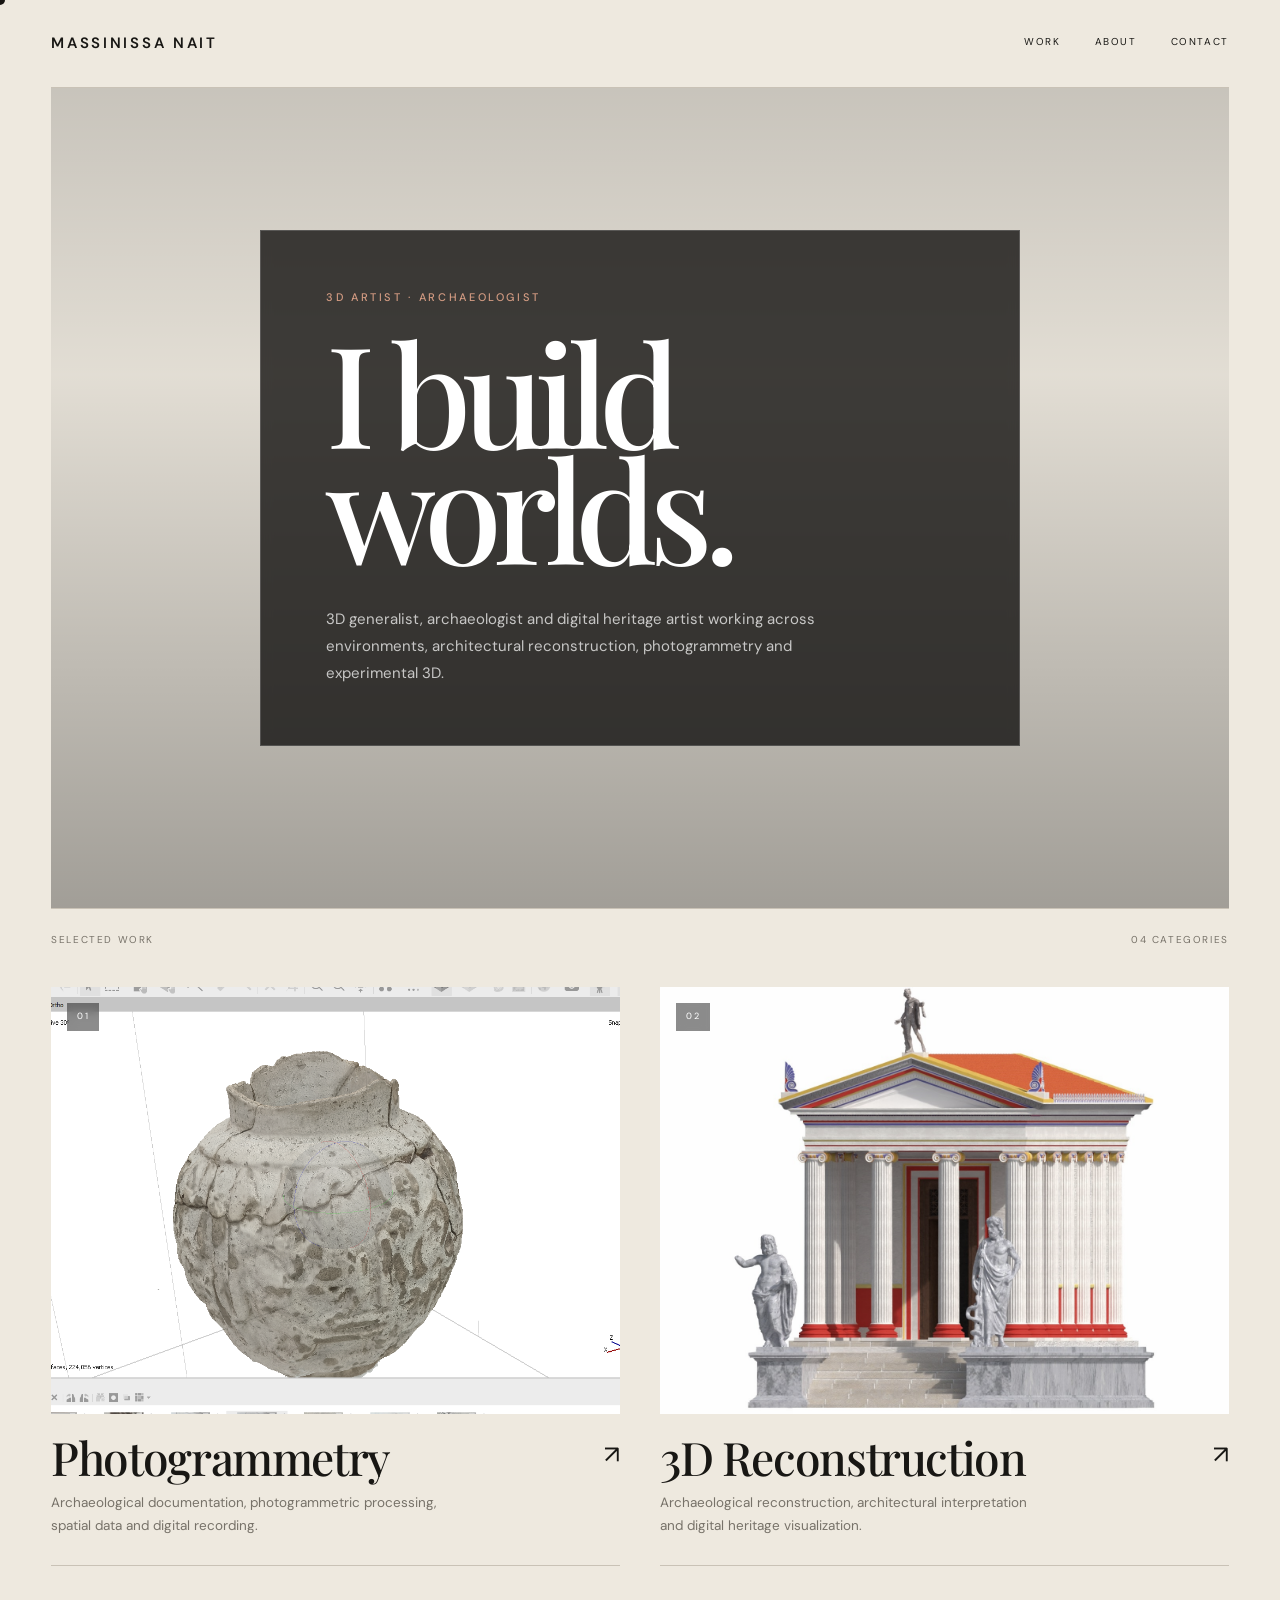
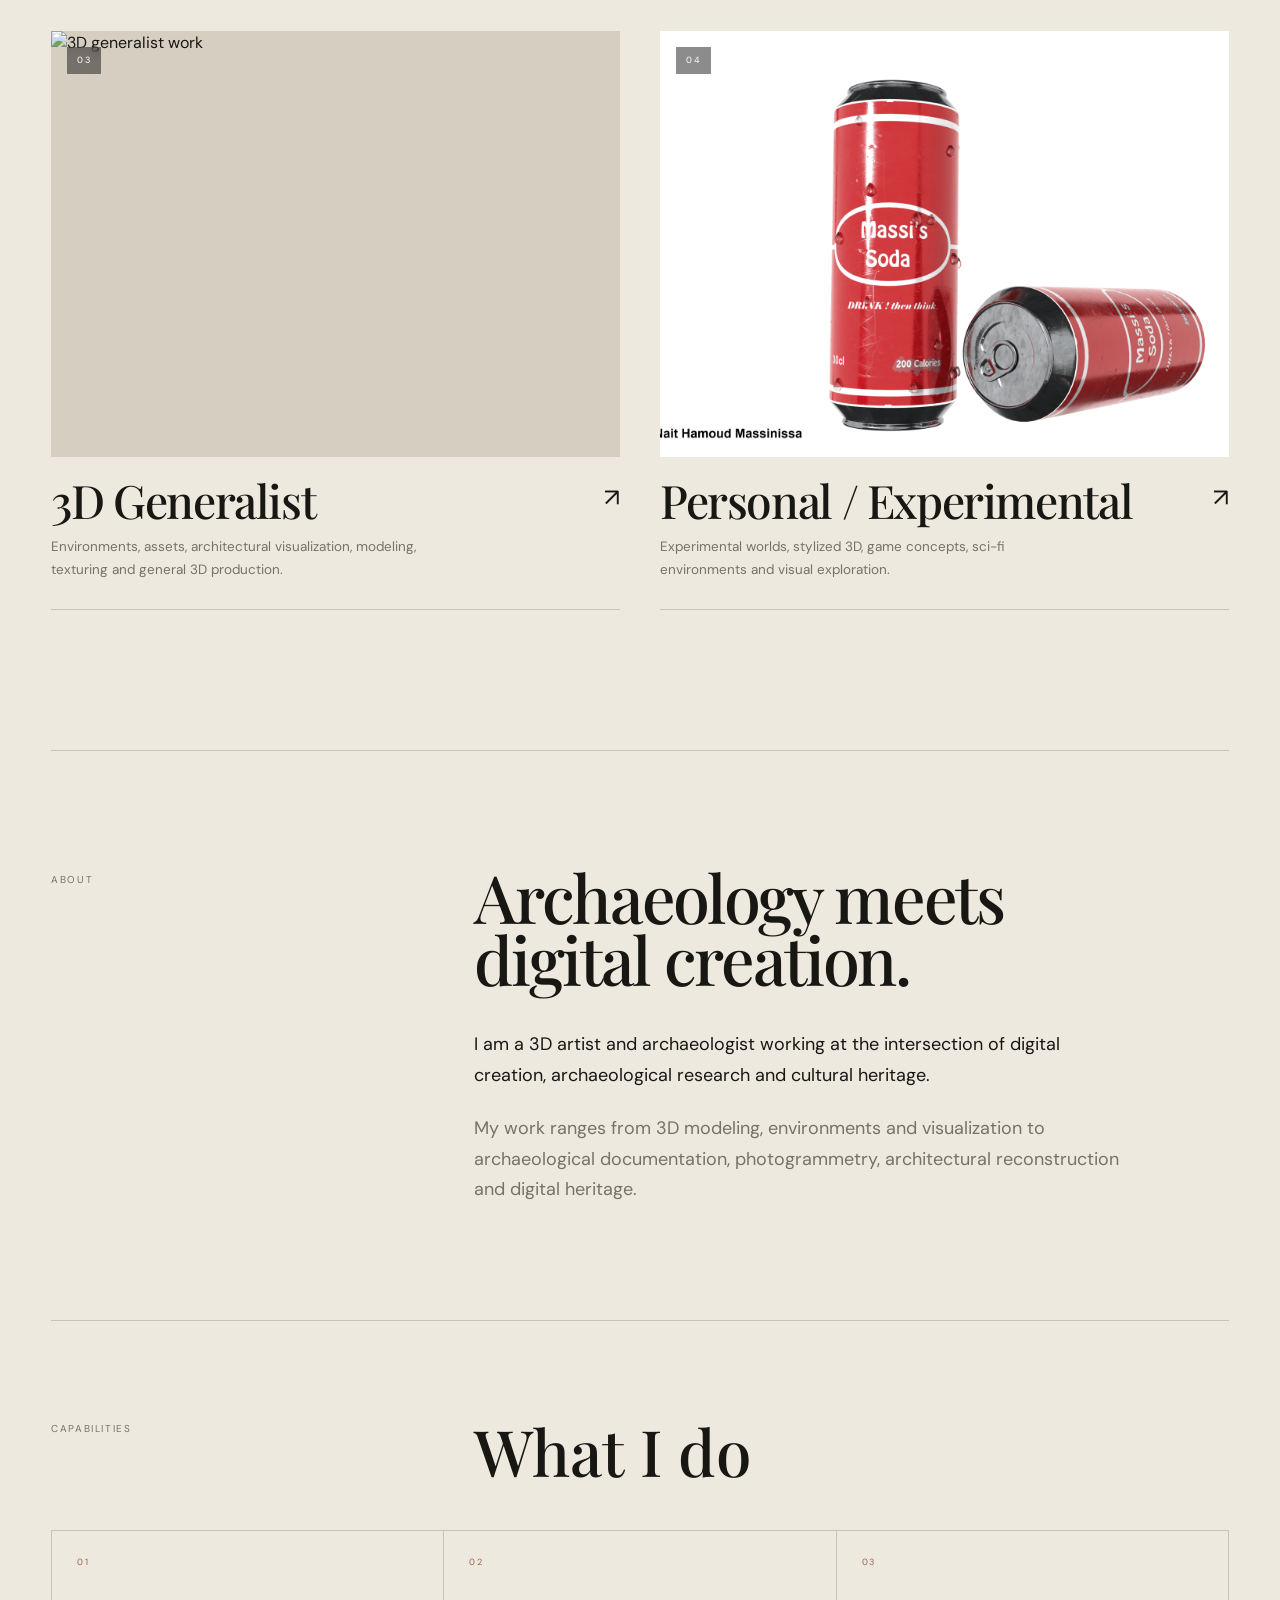
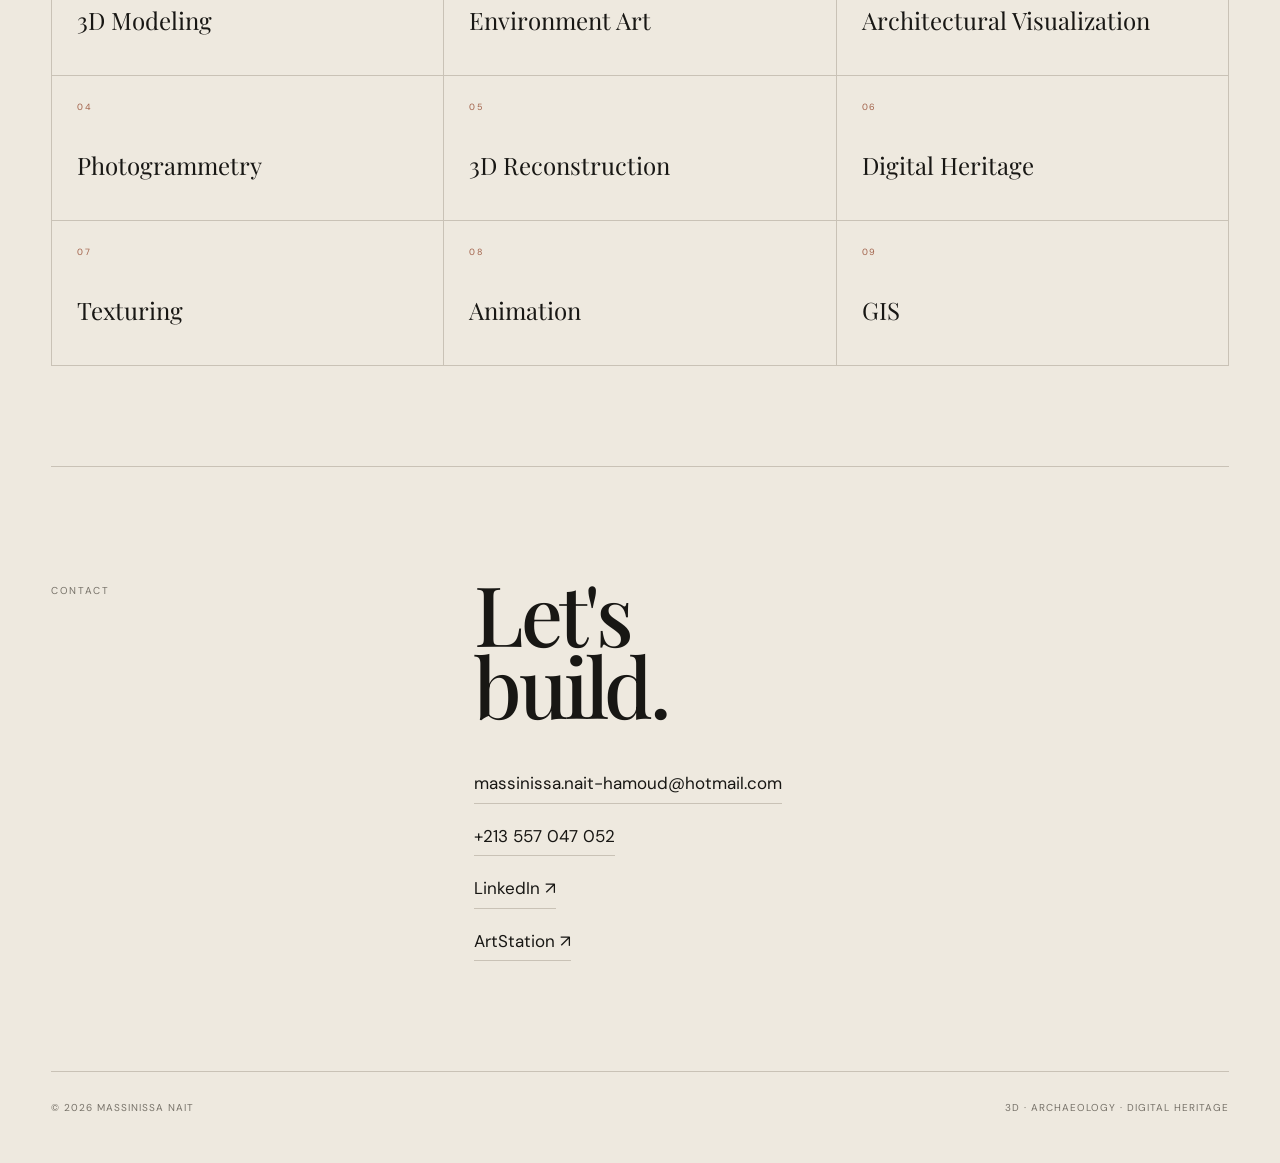
==== index.html @ 4fa867db "Add files via upload" ====
<!DOCTYPE html>
<html lang="en">

<head>
    <meta charset="UTF-8">
    <meta name="viewport" content="width=device-width, initial-scale=1.0">

    <title>Massinissa Nait — 3D Artist & Archaeologist</title>

    <meta
        name="description"
        content="Massinissa Nait — 3D artist, archaeologist and digital heritage specialist working across 3D reconstruction, photogrammetry, environments and experimental 3D."
    >

    <!-- =====================================================
         FONTS
    ====================================================== -->

    <link rel="preconnect" href="https://fonts.googleapis.com">
    <link
        rel="preconnect"
        href="https://fonts.gstatic.com"
        crossorigin
    >

    <link
        href="https://fonts.googleapis.com/css2?family=DM+Sans:wght@400;500;600&family=Playfair+Display:wght@500;600&display=swap"
        rel="stylesheet"
    >


    <!-- =====================================================
         CSS
    ====================================================== -->

    <style>

        /* =================================================
           ROOT
        ================================================= */

        :root {
            --paper: #eee9df;
            --ink: #181714;
            --muted: #777269;
            --line: #c9c2b6;
            --accent: #a16149;
            --dark-panel: rgba(15, 14, 12, 0.78);
        }


        /* =================================================
           RESET
        ================================================= */

        * {
            margin: 0;
            padding: 0;
            box-sizing: border-box;
        }

        html {
            scroll-behavior: smooth;
        }

        body {
            background: var(--paper);
            color: var(--ink);

            font-family:
                "DM Sans",
                Arial,
                sans-serif;

            overflow-x: hidden;

            line-height: 1.5;
        }

        img {
            display: block;
            max-width: 100%;
        }

        a {
            color: inherit;
            text-decoration: none;
        }


        /* =================================================
           CONTAINER
        ================================================= */

        .container {
            width: min(1220px, 92%);
            margin: 0 auto;
        }


        /* =================================================
           PAGE REVEAL
        ================================================= */

        .page-reveal {
            position: fixed;
            inset: 0;

            background: var(--ink);

            z-index: 9999;

            pointer-events: none;

            animation:
                pageReveal
                1s
                cubic-bezier(.77, 0, .18, 1)
                forwards;
        }

        @keyframes pageReveal {

            from {
                transform: translateY(0);
            }

            to {
                transform: translateY(-100%);
            }

        }


        /* =================================================
           HEADER
        ================================================= */

        header {
            height: 88px;

            display: flex;
            align-items: center;
            justify-content: space-between;

            border-bottom:
                1px solid var(--line);
        }

        .logo {
            font-size: 15px;

            font-weight: 600;

            letter-spacing: .18em;

            text-transform: uppercase;
        }

        .navigation {
            display: flex;
            gap: 34px;
        }

        .navigation a {
            position: relative;

            font-size: 10px;

            letter-spacing: .16em;

            text-transform: uppercase;

            padding-bottom: 5px;
        }

        .navigation a::after {
            content: "";

            position: absolute;

            left: 0;
            bottom: 0;

            width: 0;
            height: 1px;

            background:
                var(--accent);

            transition:
                width .3s ease;
        }

        .navigation a:hover::after {
            width: 100%;
        }


        /* =================================================
           HERO
        ================================================= */

        .hero {
            position: relative;

            min-height: 820px;

            padding:
                70px 0 90px;

            display: flex;

            align-items: center;

            justify-content: center;

            overflow: hidden;

            isolation: isolate;
        }


        /* =================================================
           IONIC COLUMN BACKGROUND
        ================================================= */

        .hero::before {
            content: "";

            position: absolute;

            inset: 0;

            z-index: -3;

            background-image:
                url("images/common/Ionic Column M.png");

            background-repeat:
                no-repeat;

            background-position:
                center center;

            background-size:
                contain;

            opacity: .92;

            filter:
                saturate(.45)
                contrast(.95);

            pointer-events: none;
        }


        /* =================================================
           HERO DARK ATMOSPHERE
        ================================================= */

        .hero::after {
            content: "";

            position: absolute;

            inset: 0;

            z-index: -2;

            background:
                linear-gradient(
                    to bottom,
                    rgba(0,0,0,.16),
                    rgba(0,0,0,.05) 35%,
                    rgba(0,0,0,.32)
                );

            pointer-events: none;
        }


        /* =================================================
           HERO CONTENT PANEL
        ================================================= */

        .hero-content {

            position: relative;

            z-index: 2;

            width:
                min(760px, 82%);

            padding:
                58px 65px;

            background:
                var(--dark-panel);

            border:
                1px solid
                rgba(255,255,255,.16);

            backdrop-filter:
                blur(6px);

            -webkit-backdrop-filter:
                blur(6px);

            color:
                white;
        }


        /* =================================================
           HERO KICKER
        ================================================= */

        .kicker {

            margin-bottom:
                28px;

            color:
                #d39b82;

            font-size:
                11px;

            font-weight:
                500;

            letter-spacing:
                .24em;

            text-transform:
                uppercase;
        }


        /* =================================================
           HERO TITLE
        ================================================= */

        .hero h1 {

            font-family:
                "Playfair Display",
                Georgia,
                serif;

            font-size:
                clamp(
                    82px,
                    11vw,
                    150px
                );

            font-weight:
                500;

            line-height:
                .82;

            letter-spacing:
                -.065em;

            color:
                #ffffff;
        }


        /* =================================================
           HERO DESCRIPTION
        ================================================= */

        .hero-description {

            max-width:
                520px;

            margin-top:
                42px;

            color:
                rgba(
                    255,
                    255,
                    255,
                    .72
                );

            font-size:
                15px;

            line-height:
                1.8;
        }


        /* =================================================
           SECTION HEADER
        ================================================= */

        .section-header {

            border-top:
                1px solid var(--line);

            padding:
                23px 0 40px;

            display:
                flex;

            justify-content:
                space-between;

            align-items:
                center;
        }

        .section-header span {

            font-size:
                10px;

            letter-spacing:
                .16em;

            text-transform:
                uppercase;

            color:
                var(--muted);
        }


        /* =================================================
           WORK
        ================================================= */

        .work {

            padding-bottom:
                140px;
        }


        /* =================================================
           WORK GRID
        ================================================= */

        .work-grid {

            display:
                grid;

            grid-template-columns:
                repeat(2, 1fr);

            gap:
                65px 40px;
        }


        /* =================================================
           WORK CARD
        ================================================= */

        .work-category {

            display:
                block;

            min-width:
                0;
        }


        /* =================================================
           WORK IMAGE
        ================================================= */

        .work-category-image {

            position:
                relative;

            aspect-ratio:
                4 / 3;

            overflow:
                hidden;

            background:
                #d5cec1;
        }

        .work-category-image img {

            width:
                100%;

            height:
                100%;

            object-fit:
                cover;

            filter:
                saturate(.72);

            transition:
                transform
                1.1s
                cubic-bezier(.2,.7,.2,1),

                filter
                .6s
                ease;
        }

        .work-category:hover
        .work-category-image img {

            transform:
                scale(1.045);

            filter:
                saturate(1);
        }


        /* =================================================
           WORK NUMBER
        ================================================= */

        .work-category-number {

            position:
                absolute;

            top:
                16px;

            left:
                16px;

            z-index:
                3;

            color:
                white;

            font-size:
                9px;

            letter-spacing:
                .18em;

            padding:
                7px 10px;

            background:
                rgba(
                    0,
                    0,
                    0,
                    .45
                );

            backdrop-filter:
                blur(5px);
        }


        /* =================================================
           WORK OVERLAY
        ================================================= */

        .work-category-overlay {

            position:
                absolute;

            inset:
                0;

            display:
                flex;

            align-items:
                flex-end;

            justify-content:
                flex-end;

            padding:
                18px;

            background:
                linear-gradient(
                    to bottom,
                    transparent 55%,
                    rgba(0,0,0,.45)
                );

            opacity:
                0;

            transition:
                opacity
                .35s
                ease;
        }

        .work-category:hover
        .work-category-overlay {

            opacity:
                1;
        }

        .work-category-overlay span {

            padding:
                11px 15px;

            background:
                var(--paper);

            font-size:
                9px;

            letter-spacing:
                .14em;

            text-transform:
                uppercase;
        }


        /* =================================================
           WORK INFORMATION
        ================================================= */

        .work-category-info {

            padding:
                22px 0 28px;

            display:
                flex;

            justify-content:
                space-between;

            align-items:
                flex-start;

            gap:
                24px;

            border-bottom:
                1px solid var(--line);
        }

        .work-category-info h2 {

            font-family:
                "Playfair Display",
                Georgia,
                serif;

            font-size:
                clamp(
                    34px,
                    3.6vw,
                    48px
                );

            font-weight:
                500;

            line-height:
                .95;

            letter-spacing:
                -.03em;
        }

        .work-category-info p {

            max-width:
                390px;

            margin-top:
                13px;

            color:
                var(--muted);

            font-size:
                13.5px;

            line-height:
                1.65;
        }

        .work-category-arrow {

            flex-shrink:
                0;

            font-size:
                25px;

            transition:
                transform .3s ease,
                color .3s ease;
        }

        .work-category:hover
        .work-category-arrow {

            color:
                var(--accent);

            transform:
                translate(
                    4px,
                    -4px
                );
        }


        /* =================================================
           ABOUT
        ================================================= */

        .about {

            border-top:
                1px solid var(--line);

            padding:
                115px 0;

            display:
                grid;

            grid-template-columns:
                1fr 2.1fr;

            gap:
                5vw;
        }

        .about-label span,
        .skills-header span,
        .contact-label span {

            font-size:
                10px;

            letter-spacing:
                .16em;

            text-transform:
                uppercase;

            color:
                var(--muted);
        }

        .about-content h2 {

            margin-bottom:
                38px;

            font-family:
                "Playfair Display",
                Georgia,
                serif;

            font-size:
                clamp(
                    45px,
                    5.2vw,
                    70px
                );

            font-weight:
                500;

            line-height:
                .94;

            letter-spacing:
                -.035em;
        }

        .about-content p {

            max-width:
                650px;

            margin-bottom:
                23px;

            font-size:
                18px;

            line-height:
                1.7;
        }

        .about-content p:last-child {

            color:
                var(--muted);

            margin-bottom:
                0;
        }


        /* =================================================
           SKILLS
        ================================================= */

        .skills {

            border-top:
                1px solid var(--line);

            padding:
                100px 0;
        }

        .skills-header {

            display:
                grid;

            grid-template-columns:
                1fr 2.1fr;

            gap:
                5vw;

            margin-bottom:
                48px;
        }

        .skills-header h2 {

            font-family:
                "Playfair Display",
                Georgia,
                serif;

            font-size:
                clamp(
                    45px,
                    5vw,
                    65px
                );

            font-weight:
                500;

            line-height:
                .95;
        }


        /* =================================================
           SKILLS GRID
        ================================================= */

        .skills-grid {

            display:
                grid;

            grid-template-columns:
                repeat(3, 1fr);

            border-top:
                1px solid var(--line);

            border-left:
                1px solid var(--line);
        }

        .skill {

            min-height:
                145px;

            padding:
                25px;

            border-right:
                1px solid var(--line);

            border-bottom:
                1px solid var(--line);

            transition:
                background
                .3s ease,

                color
                .3s ease;
        }

        .skill:hover {

            background:
                var(--ink);

            color:
                var(--paper);
        }

        .skill-number {

            color:
                var(--accent);

            font-size:
                9px;

            letter-spacing:
                .16em;
        }

        .skill-name {

            margin-top:
                33px;

            font-family:
                "Playfair Display",
                Georgia,
                serif;

            font-size:
                24px;
        }


        /* =================================================
           CONTACT
        ================================================= */

        .contact {

            border-top:
                1px solid var(--line);

            padding:
                110px 0;

            display:
                grid;

            grid-template-columns:
                1fr 2.1fr;

            gap:
                5vw;
        }

        .contact-content h2 {

            margin-bottom:
                50px;

            font-family:
                "Playfair Display",
                Georgia,
                serif;

            font-size:
                clamp(
                    55px,
                    6.5vw,
                    90px
                );

            font-weight:
                500;

            line-height:
                .87;

            letter-spacing:
                -.045em;
        }

        .contact-links {

            display:
                flex;

            flex-direction:
                column;

            gap:
                20px;

            font-size:
                17px;
        }

        .contact-links a {

            width:
                fit-content;

            border-bottom:
                1px solid var(--line);

            padding-bottom:
                6px;

            transition:
                color .25s ease,
                border-color .25s ease;
        }

        .contact-links a:hover {

            color:
                var(--accent);

            border-color:
                var(--accent);
        }


        /* =================================================
           FOOTER
        ================================================= */

        footer {

            border-top:
                1px solid var(--line);

            padding:
                28px 0 48px;

            display:
                flex;

            justify-content:
                space-between;

            color:
                var(--muted);

            font-size:
                10px;

            letter-spacing:
                .1em;

            text-transform:
                uppercase;
        }


        /* =================================================
           CUSTOM CURSOR
        ================================================= */

        .cursor {

            position:
                fixed;

            left:
                0;

            top:
                0;

            width:
                10px;

            height:
                10px;

            border-radius:
                50%;

            background:
                var(--ink);

            pointer-events:
                none;

            z-index:
                9998;

            transform:
                translate(
                    -50%,
                    -50%
                );

            transition:
                width .25s ease,
                height .25s ease,
                background .25s ease;

            mix-blend-mode:
                multiply;
        }

        .cursor.active {

            width:
                48px;

            height:
                48px;

            background:
                var(--accent);
        }


        /* =================================================
           REDUCED MOTION
        ================================================= */

        @media (
            prefers-reduced-motion: reduce
        ) {

            .page-reveal {
                display:
                    none;
            }

            .cursor {
                display:
                    none;
            }

            html {
                scroll-behavior:
                    auto;
            }

            * {
                transition:
                    none !important;
            }
        }


        /* =================================================
           TABLET
        ================================================= */

        @media (max-width: 1000px) {

            .hero {
                min-height:
                    700px;
            }

            .hero::before {

                background-size:
                    contain;

                opacity:
                    .82;
            }

            .hero-content {

                width:
                    min(
                        720px,
                        88%
                    );
            }

            .work-category-info h2 {

                font-size:
                    38px;
            }

        }


        /* =================================================
           MOBILE
        ================================================= */

        @media (max-width: 800px) {

            /* HEADER */

            header {
                height:
                    70px;
            }

            .logo {

                font-size:
                    11px;

                letter-spacing:
                    .15em;
            }

            .navigation {

                gap:
                    17px;
            }

            .navigation a {

                font-size:
                    8px;
            }


            /* HERO */

            .hero {

                min-height:
                    720px;

                padding:
                    55px 0 70px;

                align-items:
                    flex-end;
            }

            .hero::before {

                inset:
                    0;

                background-position:
                    center top;

                background-size:
                    auto 78%;

                opacity:
                    .82;
            }

            .hero::after {

                background:
                    linear-gradient(
                        to bottom,
                        rgba(0,0,0,.05),
                        rgba(0,0,0,.15) 35%,
                        rgba(0,0,0,.60) 100%
                    );
            }

            .hero-content {

                width:
                    92%;

                padding:
                    36px 28px;

                background:
                    rgba(
                        15,
                        14,
                        12,
                        .80
                    );

                backdrop-filter:
                    blur(6px);

                -webkit-backdrop-filter:
                    blur(6px);
            }

            .kicker {

                margin-bottom:
                    22px;

                font-size:
                    9px;

                letter-spacing:
                    .18em;
            }

            .hero h1 {

                font-size:
                    clamp(
                        62px,
                        17vw,
                        90px
                    );

                line-height:
                    .84;
            }

            .hero-description {

                margin-top:
                    30px;

                font-size:
                    14px;

                line-height:
                    1.7;
            }


            /* WORK */

            .work {

                padding-bottom:
                    90px;
            }

            .work-grid {

                grid-template-columns:
                    1fr;

                gap:
                    55px;
            }

            .work-category-overlay {

                opacity:
                    1;

                background:
                    linear-gradient(
                        to bottom,
                        transparent 58%,
                        rgba(0,0,0,.36)
                    );
            }

            .work-category-info h2 {

                font-size:
                    37px;
            }


            /* ABOUT */

            .about {

                grid-template-columns:
                    1fr;

                gap:
                    32px;

                padding:
                    80px 0;
            }

            .about-content h2 {

                font-size:
                    47px;
            }

            .about-content p {

                font-size:
                    17px;
            }


            /* SKILLS */

            .skills {

                padding:
                    80px 0;
            }

            .skills-header {

                grid-template-columns:
                    1fr;

                gap:
                    30px;
            }

            .skills-header h2 {

                font-size:
                    50px;
            }

            .skills-grid {

                grid-template-columns:
                    1fr;
            }

            .skill {

                min-height:
                    110px;
            }

            .skill-name {

                margin-top:
                    24px;

                font-size:
                    22px;
            }


            /* CONTACT */

            .contact {

                grid-template-columns:
                    1fr;

                gap:
                    32px;

                padding:
                    80px 0;
            }

            .contact-content h2 {

                font-size:
                    60px;

                margin-bottom:
                    38px;
            }

            .contact-links {

                font-size:
                    16px;
            }


            /* CURSOR */

            .cursor {

                display:
                    none;
            }


            /* FOOTER */

            footer {

                flex-direction:
                    column;

                gap:
                    12px;

                padding:
                    24px 0 40px;
            }

        }


        /* =================================================
           SMALL PHONES
        ================================================= */

        @media (max-width: 420px) {

            .container {

                width:
                    90%;
            }

            .hero {

                min-height:
                    690px;
            }

            .hero-content {

                width:
                    94%;

                padding:
                    32px 24px;
            }

            .hero h1 {

                font-size:
                    57px;
            }

            .hero-description {

                font-size:
                    13.5px;
            }

            .work-category-info h2 {

                font-size:
                    33px;
            }

            .about-content h2 {

                font-size:
                    42px;
            }

            .contact-content h2 {

                font-size:
                    53px;
            }

        }

    </style>

</head>


<body>


    <!-- =====================================================
         PAGE REVEAL
    ====================================================== -->

    <div class="page-reveal"></div>


    <!-- =====================================================
         CUSTOM CURSOR
    ====================================================== -->

    <div
        class="cursor"
        aria-hidden="true"
    ></div>


    <!-- =====================================================
         MAIN
    ====================================================== -->

    <div class="container">


        <!-- =================================================
             HEADER
        ================================================== -->

        <header>

            <a
                href="index.html"
                class="logo"
            >
                MASSINISSA NAIT
            </a>

            <nav class="navigation">

                <a href="#work">
                    Work
                </a>

                <a href="#about">
                    About
                </a>

                <a href="#contact">
                    Contact
                </a>

            </nav>

        </header>


        <!-- =================================================
             MAIN CONTENT
        ================================================== -->

        <main>


            <!-- =================================================
                 HERO
            ================================================== -->

            <section class="hero">

                <div class="hero-content">

                    <div class="kicker">
                        3D Artist · Archaeologist
                    </div>

                    <h1>
                        I build<br>
                        worlds.
                    </h1>

                    <p class="hero-description">
                        3D generalist, archaeologist and digital
                        heritage artist working across environments,
                        architectural reconstruction, photogrammetry
                        and experimental 3D.
                    </p>

                </div>

            </section>


            <!-- =================================================
                 WORK
            ================================================== -->

            <section
                id="work"
                class="work"
            >

                <div class="section-header">

                    <span>
                        Selected Work
                    </span>

                    <span>
                        04 Categories
                    </span>

                </div>


                <div class="work-grid">


                    <!-- =========================================
                         01 — PHOTOGRAMMETRY
                    ========================================== -->

                    <a
                        href="photogrammetry.html"
                        class="work-category"
                    >

                        <div class="work-category-image">

                            <div class="work-category-number">
                                01
                            </div>

                            <!-- IMAGE PATH -->
                            <img
                                src="images/projects/photogrammetry/pho.PNG"
                                alt="Photogrammetry and archaeological documentation"
                            >

                            <div class="work-category-overlay">

                                <span>
                                    View Work ↗
                                </span>

                            </div>

                        </div>


                        <div class="work-category-info">

                            <div>

                                <h2>
                                    Photogrammetry
                                </h2>

                                <p>
                                    Archaeological documentation,
                                    photogrammetric processing,
                                    spatial data and digital
                                    recording.
                                </p>

                            </div>

                            <span class="work-category-arrow">
                                ↗
                            </span>

                        </div>

                    </a>


                    <!-- =========================================
                         02 — 3D RECONSTRUCTION
                    ========================================== -->

                    <a
                        href="reconstruction.html"
                        class="work-category"
                    >

                        <div class="work-category-image">

                            <div class="work-category-number">
                                02
                            </div>

                            <!-- IMAGE PATH -->
                            <img
                                src="images/projects/3D_reconstruction/rec.jpg"
                                alt="3D archaeological reconstruction"
                            >

                            <div class="work-category-overlay">

                                <span>
                                    View Work ↗
                                </span>

                            </div>

                        </div>


                        <div class="work-category-info">

                            <div>

                                <h2>
                                    3D Reconstruction
                                </h2>

                                <p>
                                    Archaeological reconstruction,
                                    architectural interpretation
                                    and digital heritage
                                    visualization.
                                </p>

                            </div>

                            <span class="work-category-arrow">
                                ↗
                            </span>

                        </div>

                    </a>


                    <!-- =========================================
                         03 — 3D GENERALIST
                    ========================================== -->

                    <a
                        href="generalist.html"
                        class="work-category"
                    >

                        <div class="work-category-image">

                            <div class="work-category-number">
                                03
                            </div>

                            <!-- IMAGE PATH -->
                            <img
                                src="images/projects/generalist/tan.png"
                                alt="3D generalist work"
                            >

                            <div class="work-category-overlay">

                                <span>
                                    View Work ↗
                                </span>

                            </div>

                        </div>


                        <div class="work-category-info">

                            <div>

                                <h2>
                                    3D Generalist
                                </h2>

                                <p>
                                    Environments, assets,
                                    architectural visualization,
                                    modeling, texturing and
                                    general 3D production.
                                </p>

                            </div>

                            <span class="work-category-arrow">
                                ↗
                            </span>

                        </div>

                    </a>


                    <!-- =========================================
                         04 — PERSONAL / EXPERIMENTAL
                    ========================================== -->

                    <a
                        href="personal.html"
                        class="work-category"
                    >

                        <div class="work-category-image">

                            <div class="work-category-number">
                                04
                            </div>

                            <!-- IMAGE PATH -->
                            <img
                                src="images/projects/personal/sodao.png"
                                alt="Personal and experimental 3D work"
                            >

                            <div class="work-category-overlay">

                                <span>
                                    View Work ↗
                                </span>

                            </div>

                        </div>


                        <div class="work-category-info">

                            <div>

                                <h2>
                                    Personal / Experimental
                                </h2>

                                <p>
                                    Experimental worlds,
                                    stylized 3D, game concepts,
                                    sci-fi environments and
                                    visual exploration.
                                </p>

                            </div>

                            <span class="work-category-arrow">
                                ↗
                            </span>

                        </div>

                    </a>

                </div>

            </section>


            <!-- =================================================
                 ABOUT
            ================================================== -->

            <section
                id="about"
                class="about"
            >

                <div class="about-label">

                    <span>
                        About
                    </span>

                </div>


                <div class="about-content">

                    <h2>
                        Archaeology meets<br>
                        digital creation.
                    </h2>

                    <p>
                        I am a 3D artist and archaeologist
                        working at the intersection of digital
                        creation, archaeological research and
                        cultural heritage.
                    </p>

                    <p>
                        My work ranges from 3D modeling,
                        environments and visualization to
                        archaeological documentation,
                        photogrammetry, architectural
                        reconstruction and digital heritage.
                    </p>

                </div>

            </section>


            <!-- =================================================
                 SKILLS
            ================================================== -->

            <section class="skills">

                <div class="skills-header">

                    <span>
                        Capabilities
                    </span>

                    <h2>
                        What I do
                    </h2>

                </div>


                <div class="skills-grid">


                    <div class="skill">
                        <div class="skill-number">
                            01
                        </div>
                        <div class="skill-name">
                            3D Modeling
                        </div>
                    </div>


                    <div class="skill">
                        <div class="skill-number">
                            02
                        </div>
                        <div class="skill-name">
                            Environment Art
                        </div>
                    </div>


                    <div class="skill">
                        <div class="skill-number">
                            03
                        </div>
                        <div class="skill-name">
                            Architectural Visualization
                        </div>
                    </div>


                    <div class="skill">
                        <div class="skill-number">
                            04
                        </div>
                        <div class="skill-name">
                            Photogrammetry
                        </div>
                    </div>


                    <div class="skill">
                        <div class="skill-number">
                            05
                        </div>
                        <div class="skill-name">
                            3D Reconstruction
                        </div>
                    </div>


                    <div class="skill">
                        <div class="skill-number">
                            06
                        </div>
                        <div class="skill-name">
                            Digital Heritage
                        </div>
                    </div>


                    <div class="skill">
                        <div class="skill-number">
                            07
                        </div>
                        <div class="skill-name">
                            Texturing
                        </div>
                    </div>


                    <div class="skill">
                        <div class="skill-number">
                            08
                        </div>
                        <div class="skill-name">
                            Animation
                        </div>
                    </div>


                    <div class="skill">
                        <div class="skill-number">
                            09
                        </div>
                        <div class="skill-name">
                            GIS
                        </div>
                    </div>


                </div>

            </section>


            <!-- =================================================
                 CONTACT
            ================================================== -->

            <section
                id="contact"
                class="contact"
            >

                <div class="contact-label">

                    <span>
                        Contact
                    </span>

                </div>


                <div class="contact-content">

                    <h2>
                        Let's<br>
                        build.
                    </h2>


                    <div class="contact-links">

                        <a
                            href="mailto:massinissa.nait-hamoud@hotmail.com"
                        >
                            massinissa.nait-hamoud@hotmail.com
                        </a>


                        <a
                            href="tel:+213557047052"
                        >
                            +213 557 047 052
                        </a>


                        <a
                            href="https://linkedin.com/in/massinissa-nait-hamoud-a9921a243"
                            target="_blank"
                            rel="noopener noreferrer"
                        >
                            LinkedIn ↗
                        </a>


                        <a
                            href="https://massi_nait.artstation.com/"
                            target="_blank"
                            rel="noopener noreferrer"
                        >
                            ArtStation ↗
                        </a>

                    </div>

                </div>

            </section>

        </main>


        <!-- =================================================
             FOOTER
        ================================================== -->

        <footer>

            <span>
                © 2026 Massinissa Nait
            </span>

            <span>
                3D · Archaeology · Digital Heritage
            </span>

        </footer>

    </div>


    <!-- =====================================================
         JAVASCRIPT
    ====================================================== -->

    <script>

        const cursor =
            document.querySelector(".cursor");

        const finePointer =
            window.matchMedia(
                "(pointer: fine)"
            ).matches;

        const reducedMotion =
            window.matchMedia(
                "(prefers-reduced-motion: reduce)"
            ).matches;


        if (
            cursor &&
            finePointer &&
            !reducedMotion
        ) {

            document.addEventListener(
                "mousemove",
                function (event) {

                    cursor.style.left =
                        event.clientX + "px";

                    cursor.style.top =
                        event.clientY + "px";

                }
            );


            document
                .querySelectorAll(
                    "a, .skill"
                )
                .forEach(
                    function (element) {

                        element.addEventListener(
                            "mouseenter",
                            function () {

                                cursor.classList.add(
                                    "active"
                                );

                            }
                        );


                        element.addEventListener(
                            "mouseleave",
                            function () {

                                cursor.classList.remove(
                                    "active"
                                );

                            }
                        );

                    }
                );

        }
        else if (cursor) {

            cursor.style.display =
                "none";

        }

    </script>

</body>

</html>
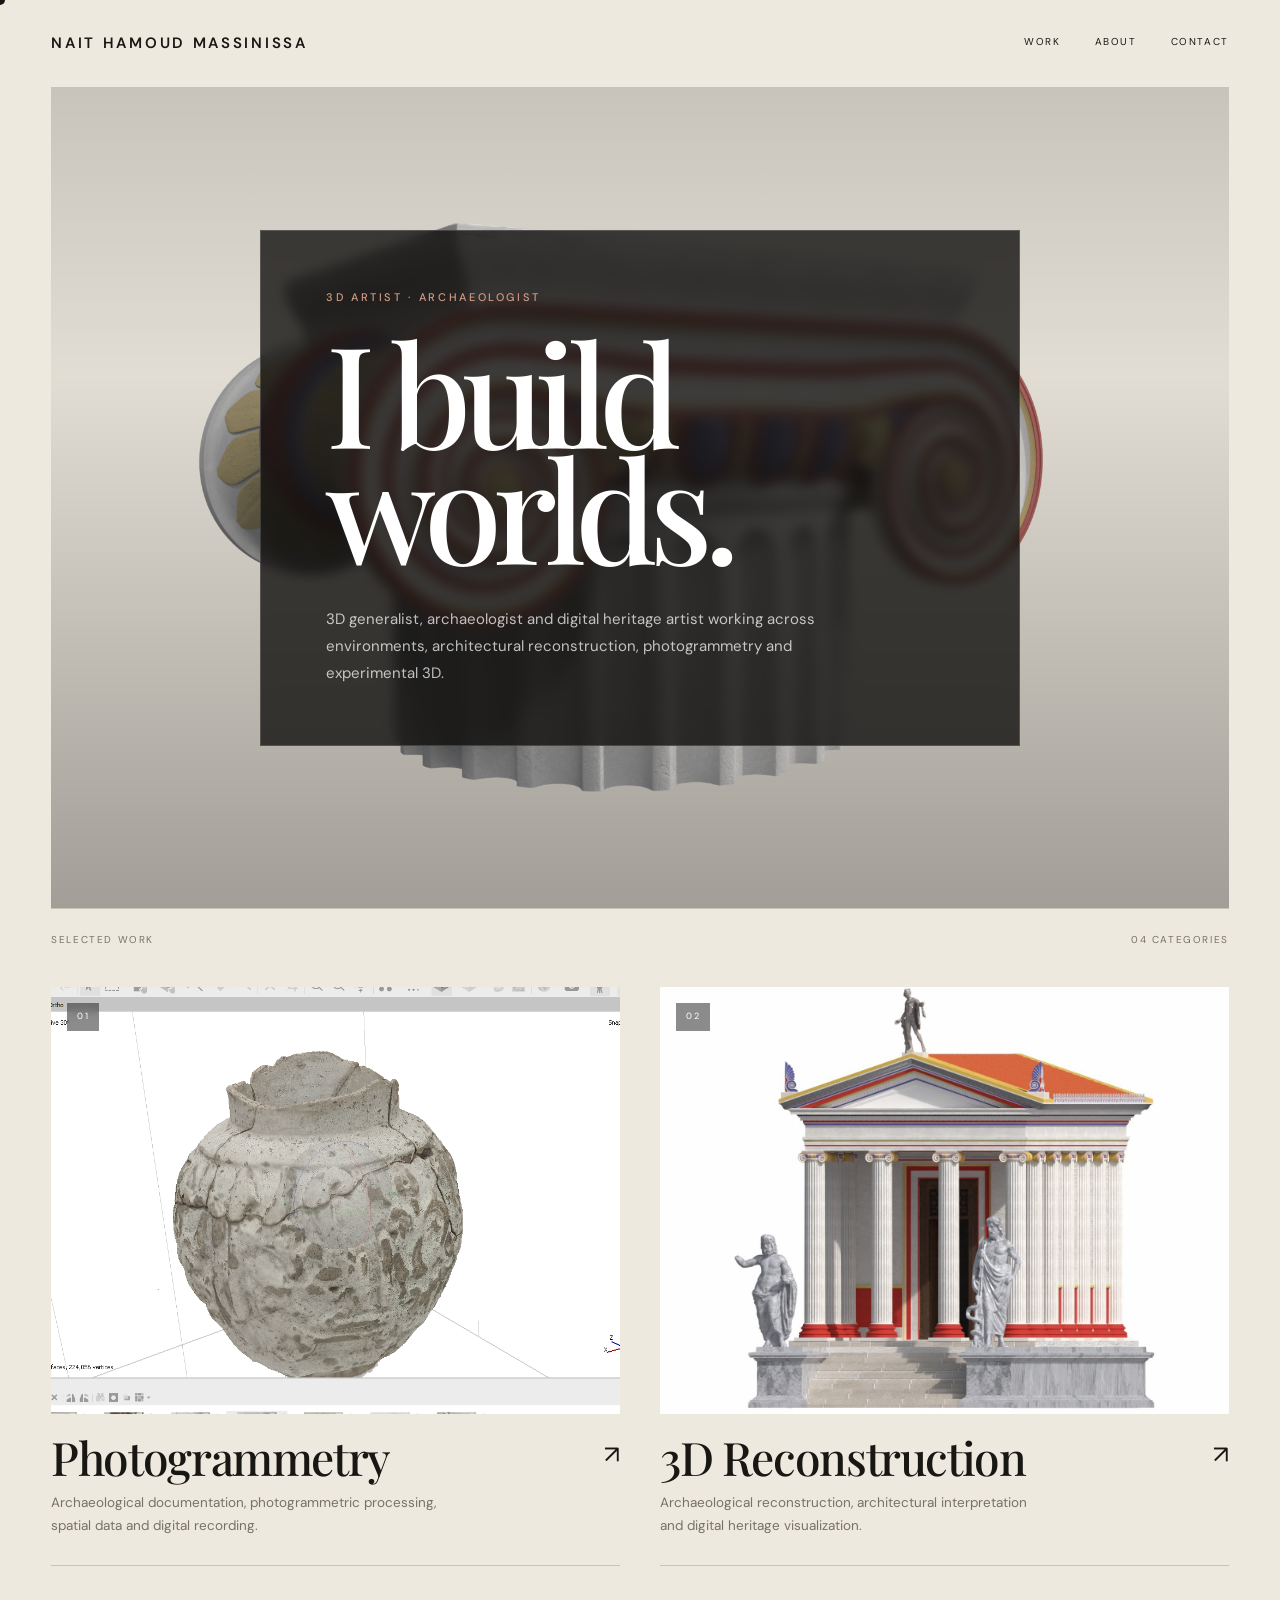
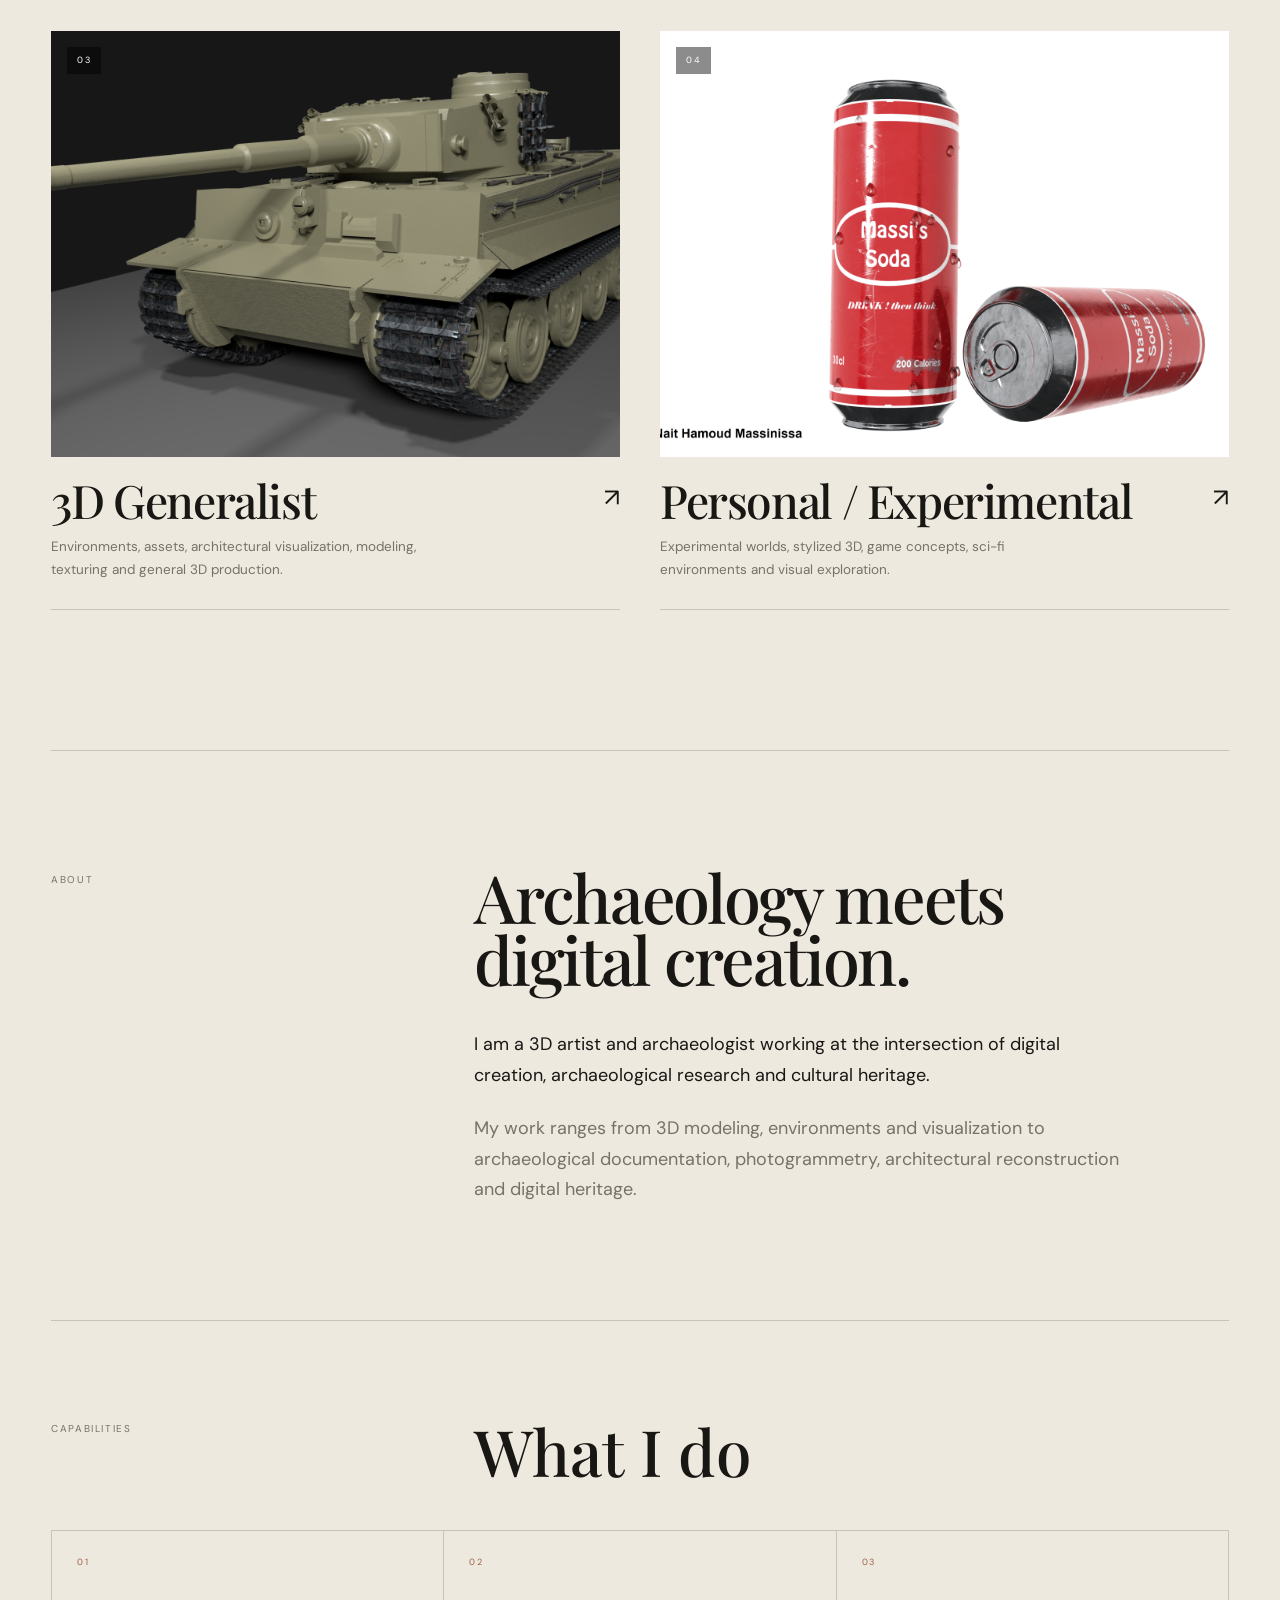
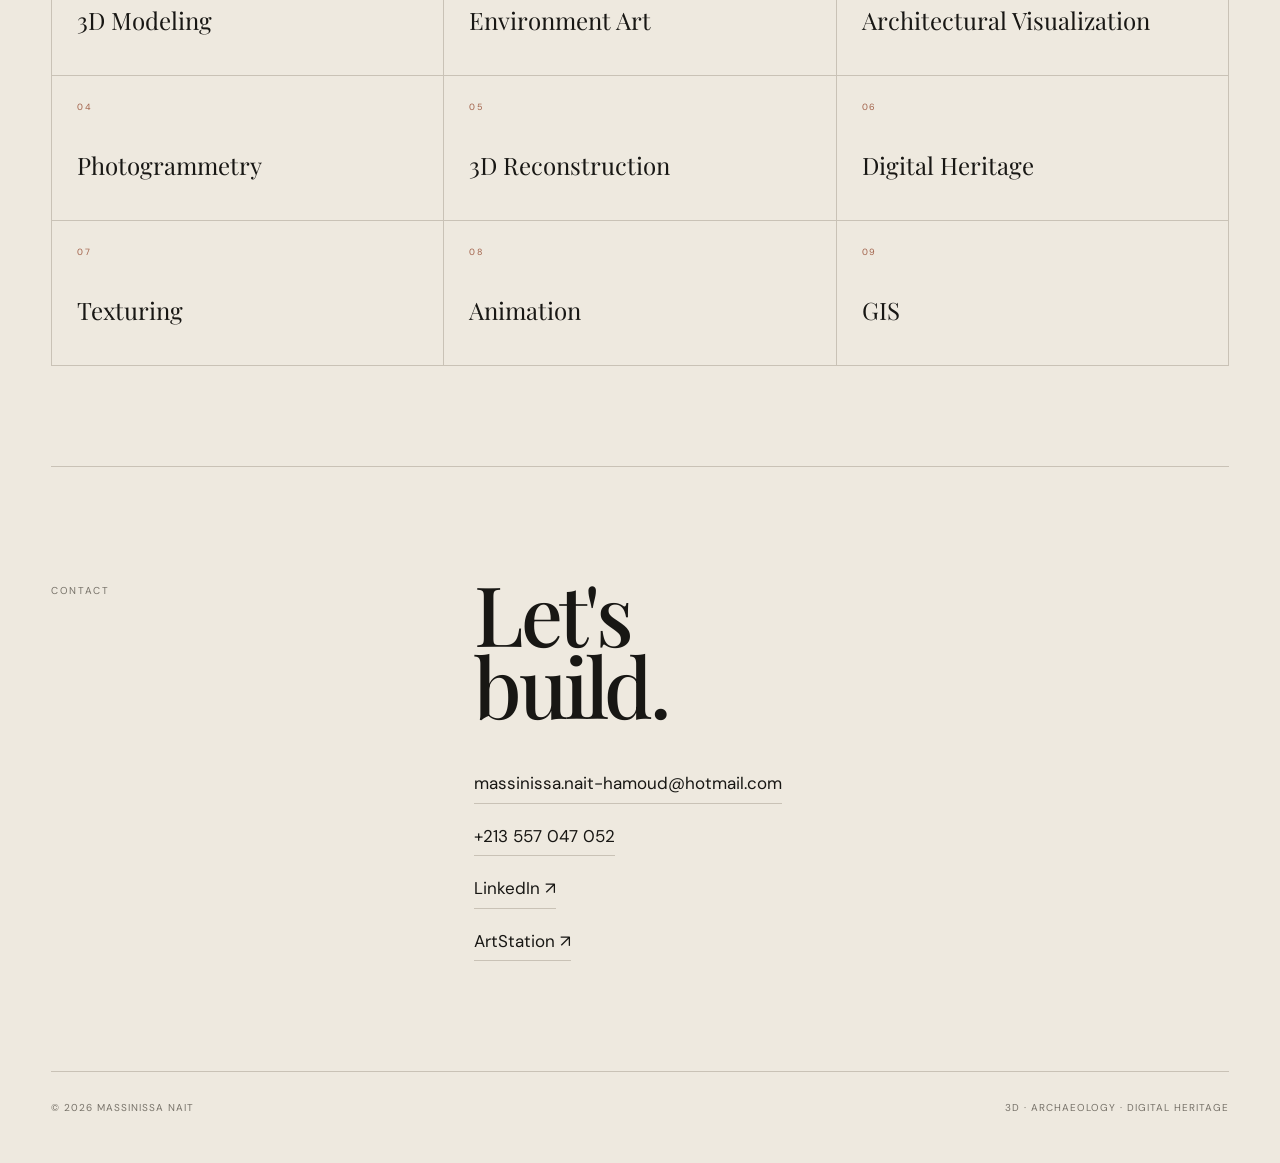
==== commit 7bb4c635: "Update index.html" ====
--- a/index.html
+++ b/index.html
@@ -5,7 +5,7 @@
     <meta charset="UTF-8">
     <meta name="viewport" content="width=device-width, initial-scale=1.0">
 
-    <title>Massinissa Nait — 3D Artist & Archaeologist</title>
+    <title>NAIT HAMOUD Massinissa — 3D Artist & Archaeologist</title>
 
     <meta
         name="description"
@@ -235,7 +235,7 @@
             z-index: -3;
 
             background-image:
-                url("images/common/Ionic Column M.png");
+                url("images/common/io1.png");
 
             background-repeat:
                 no-repeat;
@@ -1609,7 +1609,7 @@
                 href="index.html"
                 class="logo"
             >
-                MASSINISSA NAIT
+                NAIT HAMOUD Massinissa
             </a>
 
             <nav class="navigation">
@@ -1825,7 +1825,7 @@
 
                             <!-- IMAGE PATH -->
                             <img
-                                src="images/projects/generalist/tan.png"
+                                src="images/projects/Generalist/tan.png"
                                 alt="3D generalist work"
                             >
 
@@ -2262,4 +2262,4 @@
 
 </body>
 
-</html>+</html>
